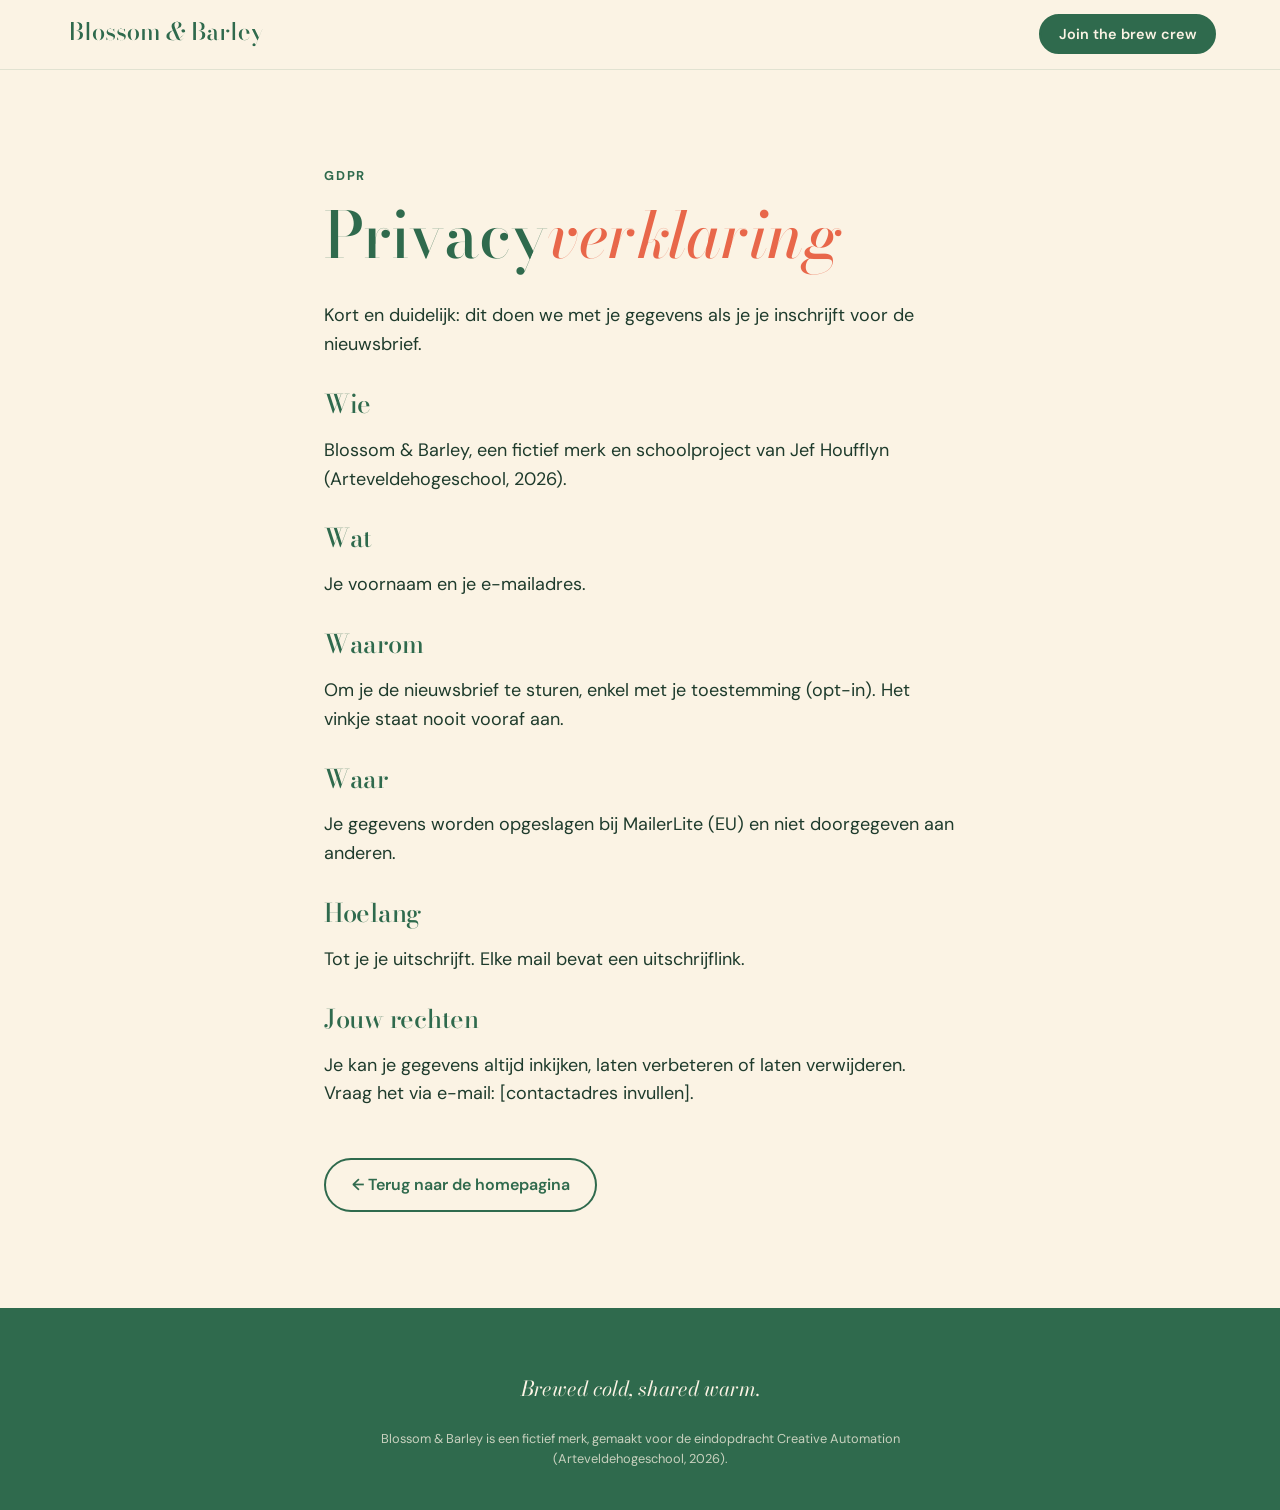
==== privacy.html @ b159a192 "Landingspagina Blossom & Barley (eerste versie)" ====
<!doctype html>
<html lang="nl-BE">
<head>
  <meta charset="utf-8">
  <meta name="viewport" content="width=device-width, initial-scale=1">
  <title>Privacyverklaring · Blossom &amp; Barley</title>
  <meta name="robots" content="noindex">
  <link rel="icon" href="img/BB_icoon_bloem_coral.svg" type="image/svg+xml">
  <link rel="preconnect" href="https://fonts.googleapis.com">
  <link rel="preconnect" href="https://fonts.gstatic.com" crossorigin>
  <link href="https://fonts.googleapis.com/css2?family=Bodoni+Moda:ital,opsz,wght@0,6..96,400..800;1,6..96,400..800&family=DM+Sans:opsz,wght@9..40,400..700&display=swap" rel="stylesheet">
  <link rel="stylesheet" href="css/style.css">
</head>
<body>
  <header class="nav">
    <a href="index.html" class="nav__logo"><img src="img/BB_logo_horizontaal_groen.svg" alt="Blossom &amp; Barley, naar de homepagina" width="200" height="33"></a>
    <a href="index.html#join" class="btn btn--small">Join the brew crew</a>
  </header>

  <main class="legal">
    <p class="kicker">GDPR</p>
    <h1>Privacy<em>verklaring</em></h1>
    <p>Kort en duidelijk: dit doen we met je gegevens als je je inschrijft voor de nieuwsbrief.</p>

    <h2>Wie</h2>
    <p>Blossom &amp; Barley, een fictief merk en schoolproject van Jef Houfflyn (Arteveldehogeschool, 2026).</p>

    <h2>Wat</h2>
    <p>Je voornaam en je e-mailadres.</p>

    <h2>Waarom</h2>
    <p>Om je de nieuwsbrief te sturen, enkel met je toestemming (opt-in). Het vinkje staat nooit vooraf aan.</p>

    <h2>Waar</h2>
    <p>Je gegevens worden opgeslagen bij MailerLite (EU) en niet doorgegeven aan anderen.</p>

    <h2>Hoelang</h2>
    <p>Tot je je uitschrijft. Elke mail bevat een uitschrijflink.</p>

    <h2>Jouw rechten</h2>
    <p>Je kan je gegevens altijd inkijken, laten verbeteren of laten verwijderen. Vraag het via e-mail: <!-- CONTACTADRES INVULLEN --><span>[contactadres invullen]</span>.</p>

    <a class="back btn btn--ghost" href="index.html">← Terug naar de homepagina</a>
  </main>

  <footer class="footer">
    <p class="footer__tag"><em>Brewed cold, shared warm.</em></p>
    <p class="footer__disclaimer">Blossom &amp; Barley is een fictief merk, gemaakt voor de eindopdracht Creative Automation (Arteveldehogeschool, 2026).</p>
  </footer>
</body>
</html>
---- css/style.css ----
/* Blossom & Barley · landingspagina
   Huisstijl: 02_research-concept/merkidentiteit.md */

:root {
  --green: #2F6A4D;      /* Barley Green (hoofdkleur) */
  --deep: #1E3B2C;       /* Deep Leaf */
  --cream: #FBF3E4;      /* Oat Cream */
  --sun: #F7D774;        /* Butter Sun */
  --blossom: #F4B9B2;    /* Blossom */
  --gold: #D9A44A;       /* Barley Gold */
  --coral: #E8674A;      /* Coral Pop (alleen als vlak) */

  --serif: "Bodoni Moda", Didot, "Times New Roman", serif;
  --sans: "DM Sans", system-ui, -apple-system, "Segoe UI", sans-serif;

  --radius: 28px;
  --pad: clamp(1.25rem, 5vw, 5rem);
  --max: 1240px;
}

*, *::before, *::after { box-sizing: border-box; }
html { scroll-behavior: smooth; scroll-padding-top: 5rem; }
@media (prefers-reduced-motion: reduce) { html { scroll-behavior: auto; } }

body {
  margin: 0;
  font-family: var(--sans);
  font-size: clamp(1rem, 0.95rem + 0.25vw, 1.125rem);
  line-height: 1.6;
  color: var(--deep);
  background: var(--cream);
  -webkit-font-smoothing: antialiased;
  overflow-x: clip;
}
img { display: block; max-width: 100%; height: auto; }
a { color: inherit; }
main { overflow: hidden; }

h1, h2, h3 { font-family: var(--serif); font-weight: 500; line-height: 1.05; margin: 0 0 .5em; letter-spacing: -0.01em; }
h2 { font-size: clamp(2.2rem, 1.5rem + 3vw, 4rem); }
h3 { font-size: 1.5rem; }
em { font-style: italic; }
h1 em, h2 em { color: var(--coral); }

.skip { position: absolute; left: -999px; top: 0; background: var(--sun); padding: .75rem 1rem; z-index: 100; }
.skip:focus { left: 1rem; top: 1rem; }
:focus-visible { outline: 3px solid var(--coral); outline-offset: 3px; border-radius: 6px; }

.kicker, .label {
  font-size: .8rem; font-weight: 700; letter-spacing: .14em; text-transform: uppercase;
  color: var(--green); margin: 0 0 1rem;
}
.kicker--light { color: var(--sun); }

/* Buttons */
.btn {
  display: inline-flex; align-items: center; gap: .5em;
  font: 600 1rem/1 var(--sans);
  padding: 1.05em 1.6em; border-radius: 999px; border: 2px solid var(--green);
  background: var(--green); color: var(--cream); text-decoration: none; cursor: pointer;
  transition: transform .2s ease, background .2s ease, box-shadow .2s ease;
}
.btn:hover { transform: translateY(-2px) rotate(-1deg); box-shadow: 0 6px 0 var(--deep); }
.btn--ghost { background: transparent; color: var(--green); }
.btn--ghost:hover { background: var(--blossom); box-shadow: 0 6px 0 var(--green); }
.btn--sun { background: var(--sun); color: var(--deep); border-color: var(--sun); }
.btn--sun:hover { box-shadow: 0 6px 0 var(--gold); }
.btn--small { padding: .75em 1.2em; font-size: .9rem; }

/* NAV */
.nav {
  position: sticky; top: 0; z-index: 50;
  display: flex; align-items: center; justify-content: space-between; gap: 1rem;
  padding: .9rem var(--pad);
  background: rgba(251, 243, 228, .88);
  backdrop-filter: blur(10px); -webkit-backdrop-filter: blur(10px);
  border-bottom: 1px solid rgba(47, 106, 77, .12);
}
.nav__logo img { width: clamp(150px, 16vw, 210px); }
.nav__links { display: flex; gap: 2rem; list-style: none; margin: 0; padding: 0; font-weight: 500; }
.nav__links a { text-decoration: none; position: relative; }
.nav__links a::after { content: ""; position: absolute; left: 0; right: 100%; bottom: -4px; height: 2px; background: var(--coral); transition: right .25s ease; }
.nav__links a:hover::after { right: 0; }
@media (max-width: 820px) { .nav__links { display: none; } }
@media (max-width: 420px) { .nav .btn--small { padding: .65em .9em; font-size: .8rem; } }

/* HERO */
.hero {
  max-width: var(--max); margin: 0 auto;
  display: grid; grid-template-columns: 1.1fr .9fr; align-items: center; gap: clamp(2rem, 5vw, 5rem);
  padding: clamp(2.5rem, 6vw, 6rem) var(--pad) clamp(3rem, 7vw, 7rem);
}
.label { display: inline-flex; align-items: center; gap: .6em; background: var(--sun); color: var(--deep); padding: .55em 1em; border-radius: 999px; }
.dot { width: .55em; height: .55em; border-radius: 50%; background: var(--coral); animation: pulse 2s infinite; }
@keyframes pulse { 50% { transform: scale(1.5); opacity: .6; } }
.hero__title { font-size: clamp(3.2rem, 1.5rem + 7.5vw, 7.5rem); color: var(--green); margin: .3em 0 .35em; }
.hero__title em { display: inline-block; }
.hero__sub { font-size: clamp(1.1rem, 1rem + .5vw, 1.35rem); max-width: 30ch; margin: 0 0 2rem; }
.hero__ctas { display: flex; flex-wrap: wrap; gap: .8rem; }

.hero__visual { position: relative; margin: 0; }
.arch {
  border-radius: 999px 999px var(--radius) var(--radius);
  overflow: hidden; background: var(--green);
  border: 10px solid var(--blossom);
  box-shadow: 18px 18px 0 var(--green);
}
.arch img { width: 100%; aspect-ratio: 4 / 5; object-fit: cover; }
.sticker {
  position: absolute; display: grid; place-items: center; text-align: center;
  width: 128px; height: 128px; border-radius: 50%;
  font: 700 .85rem/1.15 var(--sans); text-transform: uppercase; letter-spacing: .06em;
}
.sticker--sun { background: var(--sun); color: var(--deep); left: -36px; bottom: 14%; transform: rotate(-12deg); animation: wobble 6s ease-in-out infinite; }
@keyframes wobble { 50% { transform: rotate(-4deg) translateY(-6px); } }
.hero__flower { position: absolute; width: 90px; top: -24px; right: -18px; animation: spin 18s linear infinite; }
@keyframes spin { to { transform: rotate(360deg); } }

@media (max-width: 820px) {
  .hero { grid-template-columns: 1fr; }
  .hero__visual { max-width: 420px; margin: 0 auto; width: 88%; }
  .sticker { width: 104px; height: 104px; font-size: .75rem; left: -24px; }
}

/* MARQUEE */
.marquee { background: var(--green); color: var(--cream); overflow: hidden; padding: 1.1rem 0; transform: rotate(-1.2deg) scaleX(1.04); margin: 1rem 0; }
.marquee__track { display: flex; gap: 2rem; width: max-content; animation: scroll 32s linear infinite; font-family: var(--serif); font-size: clamp(1.4rem, 1rem + 1.5vw, 2.2rem); white-space: nowrap; }
.marquee .star { color: var(--sun); }
@keyframes scroll { to { transform: translateX(-50%); } }

/* STORY */
.story {
  max-width: var(--max); margin: 0 auto;
  display: grid; grid-template-columns: 1fr 1fr; gap: clamp(2rem, 5vw, 5rem); align-items: center;
  padding: clamp(4rem, 9vw, 8rem) var(--pad);
}
.story__visual { margin: 0; position: relative; }
.story__visual img { border-radius: var(--radius); aspect-ratio: 4 / 3; object-fit: cover; width: 100%; }
.story__visual::before { content: ""; position: absolute; inset: -16px 16px 16px -16px; background: var(--sun); border-radius: var(--radius); z-index: -1; }
.story h2 { color: var(--green); }
.story__text p:not(.kicker) { max-width: 52ch; }
@media (max-width: 820px) { .story { grid-template-columns: 1fr; } }

/* STEPS */
.steps { background: var(--blossom); padding: clamp(4rem, 9vw, 8rem) var(--pad); text-align: center; border-radius: var(--radius) var(--radius) 0 0; }
.steps h2 { color: var(--deep); max-width: 18ch; margin-inline: auto; }
.steps .kicker { color: var(--deep); }
.steps__list { list-style: none; margin: 3rem auto 0; padding: 0; max-width: var(--max); display: grid; grid-template-columns: repeat(3, 1fr); gap: 1.5rem; }
.step { background: var(--cream); border-radius: var(--radius); padding: 2.5rem 1.75rem 2rem; position: relative; }
.step:nth-child(2) { transform: rotate(1.5deg); }
.step:nth-child(3) { transform: rotate(-1deg); }
.step__nr {
  display: grid; place-items: center; width: 64px; height: 64px; margin: 0 auto 1rem;
  border-radius: 50%; background: var(--green); color: var(--sun);
  font: italic 600 2rem/1 var(--serif);
}
.step h3 { color: var(--green); font-size: 2rem; }
.step p { margin: 0; }
@media (max-width: 820px) { .steps__list { grid-template-columns: 1fr; max-width: 420px; } .step { transform: none !important; } }

/* FLAVOURS */
.flavours { background: var(--green); color: var(--cream); padding: clamp(4rem, 9vw, 8rem) var(--pad); text-align: center; }
.flavours h2 em { color: var(--sun); }
.flavours .kicker { color: var(--sun); }
.flavours__grid { max-width: var(--max); margin: 3rem auto 0; display: grid; grid-template-columns: repeat(4, 1fr); gap: 1.25rem; text-align: left; }
.card { border-radius: var(--radius); overflow: hidden; color: var(--deep); transition: transform .3s ease; }
.card:hover { transform: translateY(-8px) rotate(-1deg); }
.card img { width: 100%; aspect-ratio: 4 / 5; object-fit: cover; }
.card__body { padding: 1.4rem 1.4rem 1.6rem; }
.card__nick { font: 700 .75rem/1 var(--sans); letter-spacing: .14em; text-transform: uppercase; margin: 0 0 .6rem; }
.card h3 { font-size: 1.45rem; margin-bottom: .4rem; }
.card p:last-child { margin: 0; }
.card--green   { background: #DCEBC9; }
.card--butter  { background: var(--sun); }
.card--coral   { background: var(--cream); border-top: 10px solid var(--coral); }
.card--blossom { background: var(--blossom); }
@media (max-width: 1000px) { .flavours__grid { grid-template-columns: repeat(2, 1fr); } }
@media (max-width: 520px) { .flavours__grid { grid-template-columns: 1fr; max-width: 380px; } }

/* JOIN / CTA */
.join {
  background: var(--deep); color: var(--cream);
  display: grid; grid-template-columns: 1fr 1fr; gap: clamp(2rem, 5vw, 5rem); align-items: center;
  padding: clamp(4rem, 9vw, 8rem) max(var(--pad), calc((100% - var(--max)) / 2 + var(--pad)));
}
.join h2 em { color: var(--sun); }
.join__text { position: relative; }
.join__text p:not(.kicker) { max-width: 42ch; }
.join__flower { width: 110px; margin-top: 2rem; animation: spin 24s linear infinite reverse; }
@media (max-width: 820px) { .join { grid-template-columns: 1fr; } .join__flower { display: none; } }

/* Eigen voorbeeldformulier (placeholder) */
.bb-form { background: var(--cream); color: var(--deep); border-radius: var(--radius); padding: clamp(1.5rem, 4vw, 2.5rem); display: grid; gap: .5rem; }
.bb-form label { font-weight: 600; font-size: .95rem; }
.bb-form input[type="text"], .bb-form input[type="email"] {
  font: inherit; padding: .9em 1.1em; border-radius: 14px; border: 2px solid rgba(47,106,77,.3); background: #fff; margin-bottom: .6rem;
}
.bb-form input:focus { border-color: var(--green); outline: none; }
.bb-form__check { display: flex; gap: .7rem; align-items: flex-start; font-weight: 400 !important; margin: .4rem 0 1rem; }
.bb-form__check input { width: 1.25rem; height: 1.25rem; accent-color: var(--green); margin-top: .2rem; flex: none; }
.bb-form .btn { justify-self: start; }
.bb-form__small { font-size: .85rem; margin: .6rem 0 0; opacity: .85; }
.bb-form__note { font-size: .8rem; background: var(--sun); padding: .5em .8em; border-radius: 10px; margin: 0 0 .8rem; }

/* MailerLite-embed in huisstijl (overschrijft de standaardstijl van MailerLite) */
.join__form .ml-form-embedContainer .ml-form-embedWrapper { border-radius: var(--radius) !important; background: var(--cream) !important; }
.join__form .ml-form-embedContainer .ml-form-embedWrapper .ml-form-embedBody { padding: clamp(1.5rem, 4vw, 2.5rem) !important; }
.join__form .ml-form-embedContainer h4 { font-family: var(--serif) !important; color: var(--green) !important; font-weight: 500 !important; }
.join__form .ml-form-embedContainer p,
.join__form .ml-form-embedContainer label { font-family: var(--sans) !important; color: var(--deep) !important; }
.join__form .ml-form-embedContainer input.form-control { font-family: var(--sans) !important; border-radius: 14px !important; border: 2px solid rgba(47,106,77,.3) !important; padding: 14px 16px !important; }
.join__form .ml-form-embedContainer button.primary { font-family: var(--sans) !important; background: var(--green) !important; color: var(--cream) !important; border-radius: 999px !important; font-weight: 600 !important; padding: 14px 24px !important; }
.join__form .ml-form-embedContainer button.primary:hover { background: var(--deep) !important; }
.join__form .ml-form-embedContainer .ml-form-successBody h4 { color: var(--green) !important; }

/* SHARE */
.share {
  max-width: var(--max); margin: 0 auto;
  display: grid; grid-template-columns: .8fr 1.2fr; gap: clamp(2rem, 5vw, 5rem); align-items: center;
  padding: clamp(4rem, 9vw, 8rem) var(--pad);
}
.share h2 { color: var(--green); }
.share__visual { margin: 0; position: relative; }
.share__visual img { border-radius: var(--radius); aspect-ratio: 16 / 10; object-fit: cover; width: 100%; border: 10px solid var(--sun); }
.share__visual figcaption {
  position: absolute; right: -10px; bottom: -18px; transform: rotate(-4deg);
  background: var(--coral); color: var(--cream); font: italic 600 1.3rem/1 var(--serif); padding: .7em 1.1em; border-radius: 999px;
}
@media (max-width: 820px) { .share { grid-template-columns: 1fr; } .share__visual figcaption { right: 10px; } }

/* FOOTER */
.footer { background: var(--green); color: var(--cream); text-align: center; padding: 4rem var(--pad) 2.5rem; }
.footer img { margin: 0 auto 1rem; width: 220px; }
.footer__tag { font-family: var(--serif); font-size: 1.3rem; margin: 0 0 1.5rem; }
.footer__links { list-style: none; padding: 0; margin: 0 0 2rem; display: flex; justify-content: center; gap: 2rem; }
.footer__disclaimer { font-size: .8rem; opacity: .75; max-width: 60ch; margin: 0 auto; }

/* PRIVACY-PAGINA */
.legal { max-width: 760px; margin: 0 auto; padding: clamp(3rem, 8vw, 6rem) var(--pad); }
.legal h1 { font-size: clamp(2.4rem, 1.6rem + 3vw, 4rem); color: var(--green); }
.legal h2 { font-size: 1.6rem; color: var(--green); margin-top: 2rem; }
.legal a.back { display: inline-block; margin-top: 2rem; }

/* Scroll-reveal */
.reveal { opacity: 0; transform: translateY(24px); transition: opacity .7s ease, transform .7s ease; }
.reveal.is-visible { opacity: 1; transform: none; }
.step.reveal.is-visible:nth-child(2) { transform: rotate(1.5deg); }
.step.reveal.is-visible:nth-child(3) { transform: rotate(-1deg); }
.no-js .reveal { opacity: 1; transform: none; }

@media (prefers-reduced-motion: reduce) {
  *, *::before, *::after { animation: none !important; transition: none !important; }
  .reveal { opacity: 1; transform: none; }
}
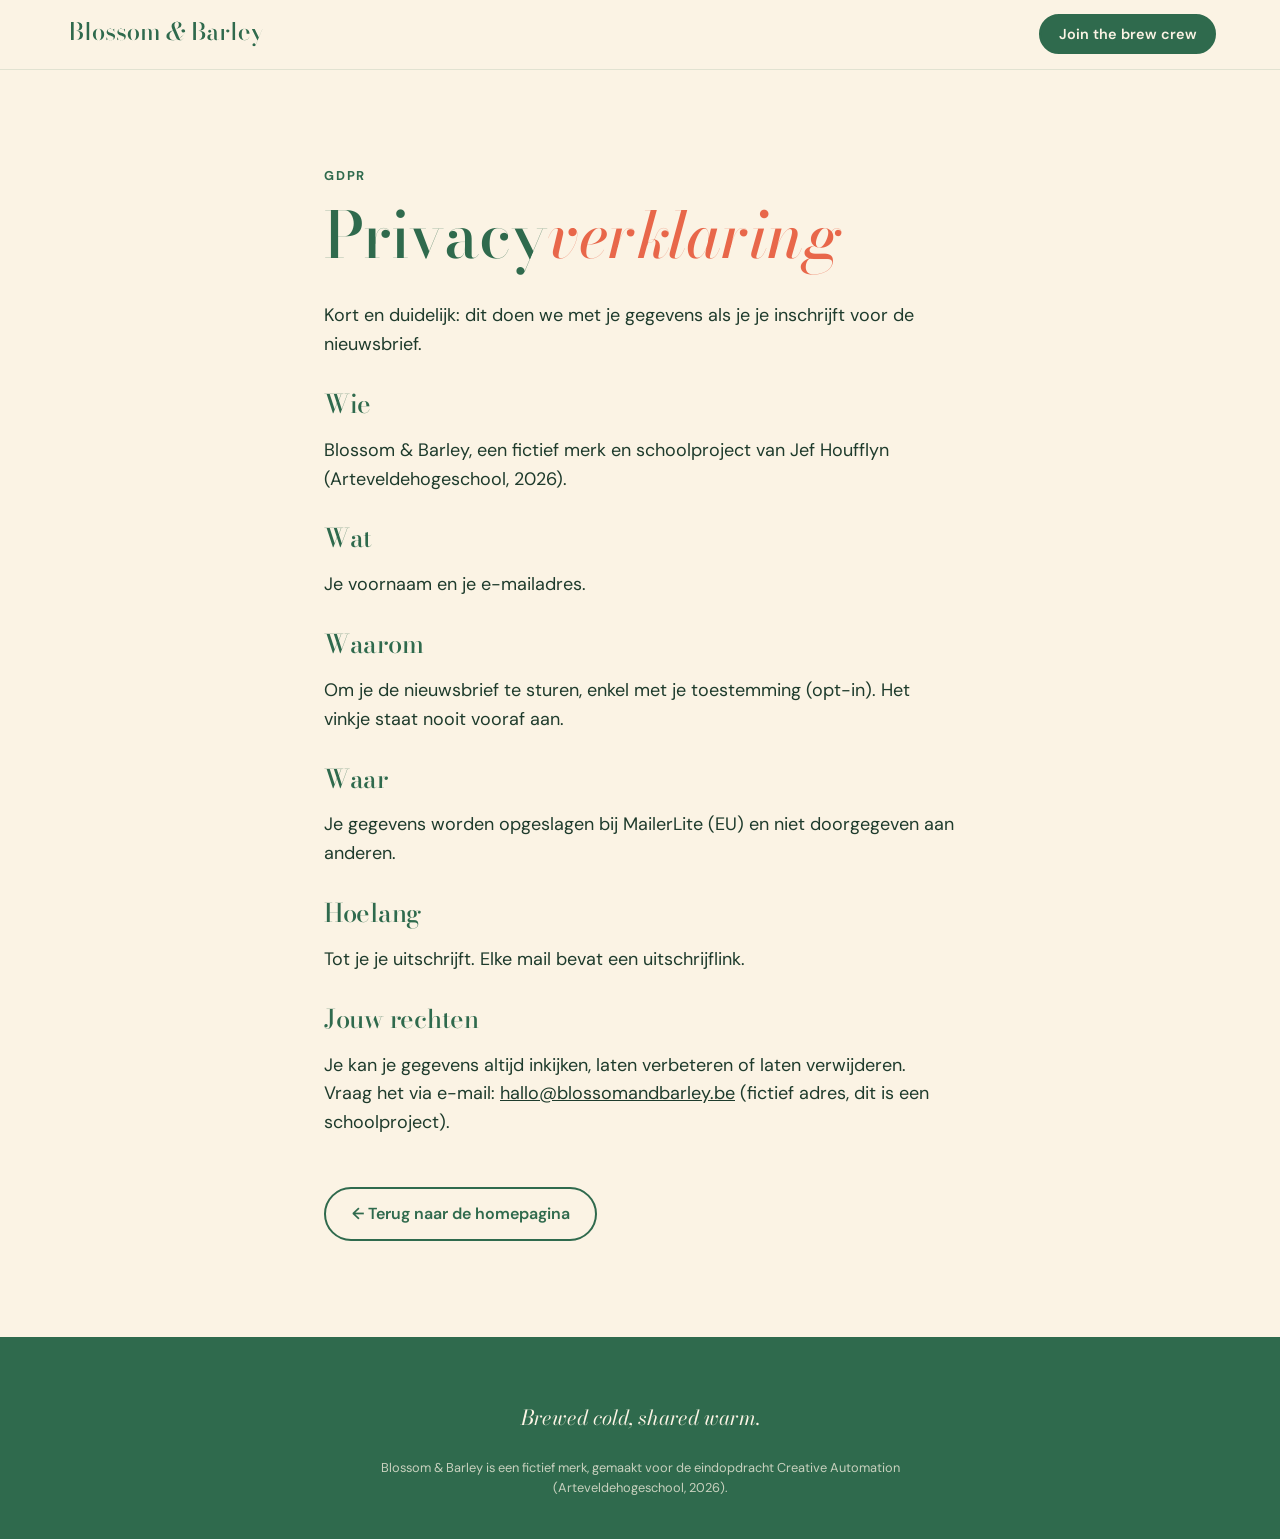
==== commit 28faa108: "Update privacy.html" ====
--- a/privacy.html
+++ b/privacy.html
@@ -38,7 +38,7 @@
     <p>Tot je je uitschrijft. Elke mail bevat een uitschrijflink.</p>
 
     <h2>Jouw rechten</h2>
-    <p>Je kan je gegevens altijd inkijken, laten verbeteren of laten verwijderen. Vraag het via e-mail: <!-- CONTACTADRES INVULLEN --><span>[contactadres invullen]</span>.</p>
+    <p>Je kan je gegevens altijd inkijken, laten verbeteren of laten verwijderen. Vraag het via e-mail: <a href="mailto:hallo@blossomandbarley.be">hallo@blossomandbarley.be</a> (fictief adres, dit is een schoolproject).</p>
 
     <a class="back btn btn--ghost" href="index.html">← Terug naar de homepagina</a>
   </main>
--- a/css/style.css
+++ b/css/style.css
@@ -213,6 +213,11 @@
 .join__form .ml-form-embedContainer button.primary:hover { background: var(--deep) !important; }
 .join__form .ml-form-embedContainer .ml-form-successBody h4 { color: var(--green) !important; }
 
+.join__privacy { font-size: .85rem; opacity: .8; margin: 1rem 0 0; }
+.join__privacy a { color: var(--sun); }
+.join__form .ml-form-embedContainer { margin: 0 !important; }
+.join__form .ml-form-embedContainer .ml-form-embedWrapper.embedForm { max-width: none !important; width: 100% !important; }
+
 /* SHARE */
 .share {
   max-width: var(--max); margin: 0 auto;
